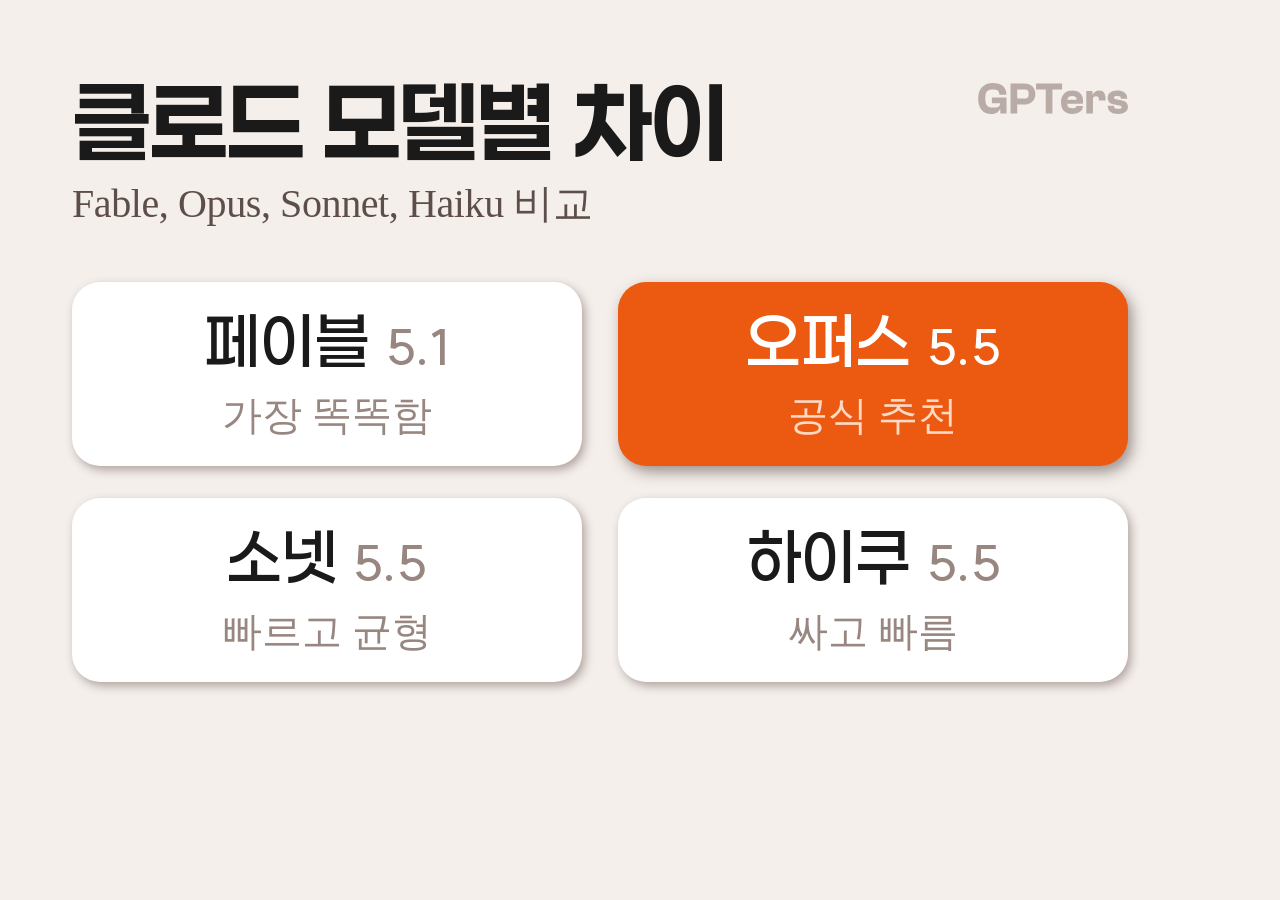
==== assets/examples/card-compare-2x2.html @ 738924db "정보형 카드 이미지 반영: DESIGN.md 3-1·6-1 정리(어긋난 옛 값 제거), 예시 4종+HTML 원본, 사이트 #cards 섹션, 따뜻한 회색 견본, 하한 3.3% 표기" ====
<!doctype html><html><head><meta charset="utf-8"><style>@font-face{font-family:Paperlogy;font-weight:600;src:url(../fonts/Paperlogy-6SemiBold.ttf)}@font-face{font-family:Paperlogy;font-weight:700;src:url(../fonts/Paperlogy-7Bold.ttf)}
@font-face{font-family:Paperlogy;font-weight:500;src:url(../fonts/Paperlogy-5Medium.ttf)}
@font-face{font-family:Paperlogy;font-weight:800;src:url(../fonts/Paperlogy-8ExtraBold.ttf)}
@font-face{font-family:SUIT;font-weight:500;src:url(../fonts/SUIT-Medium.woff2)}
@font-face{font-family:SUIT;font-weight:600;src:url(../fonts/SUIT-SemiBold.woff2)}
@font-face{font-family:SUIT;font-weight:700;src:url(../fonts/SUIT-Bold.woff2)}
*{box-sizing:border-box}body{margin:0;background:#F4EFEB;color:#1A1A1A}
.art{width:1200px;padding:68px 72px 83px;position:relative}
h1{margin:0;font:700 90px/1.2 Paperlogy;letter-spacing:-.02em}
.sub{margin-top:2px;font:500 40px/1.3 SUIT;color:#5E4E49;letter-spacing:-.01em}
.g{display:grid;grid-template-columns:1fr 1fr;gap:32px 36px;margin-top:52px}
.card{background:#fff;border:none;box-shadow:var(--s);border-radius:28px;height:184px;padding:0 44px;display:flex;flex-direction:column;justify-content:center;align-items:center;text-align:center;gap:10px}
.card.on{background:#EB5A10;box-shadow:var(--so)}
.top{display:flex;justify-content:center;align-items:baseline;gap:16px}
b{font:500 62px/1.15 Paperlogy;color:#1A1A1A} i{font:600 50px SUIT;font-style:normal;color:#988680}
s{text-decoration:none;font:500 40px SUIT;color:#988680}
.on b,.on i{color:#fff}.on s{color:#FFD9C6}
.hd{display:flex;justify-content:space-between;align-items:flex-start}.lg{width:150px;flex:none;margin-top:15.3px}</style></head><body><div class="art" id="a" style="--s:3px 4px 10px rgba(74,51,44,.40);--so:4px 6px 14px rgba(74,51,44,.50)">
<div class="hd"><h1>클로드 모델별 차이</h1><img class="lg" src="../logo/wordmark-gray-warm.svg"></div><div class="sub">Fable, Opus, Sonnet, Haiku 비교</div><div class="g"><div class="card"><div class="top"><b>페이블</b><i>5.1</i></div><s>가장 똑똑함</s></div><div class="card on"><div class="top"><b>오퍼스</b><i>5.5</i></div><s>공식 추천</s></div><div class="card"><div class="top"><b>소넷</b><i>5.5</i></div><s>빠르고 균형</s></div><div class="card"><div class="top"><b>하이쿠</b><i>5.5</i></div><s>싸고 빠름</s></div></div></div></body></html>
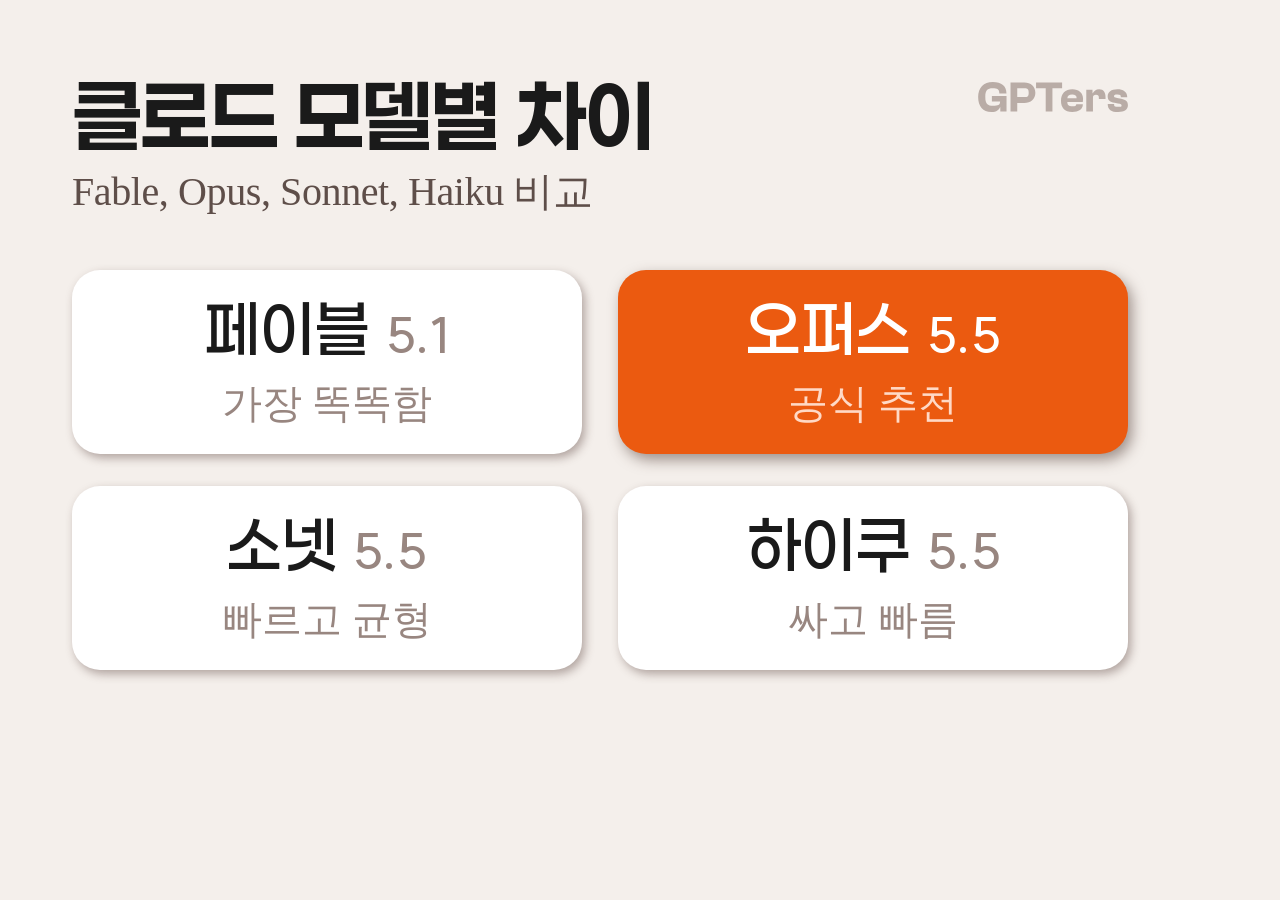
==== commit 9eb12c4b: "제목 80px(가로 6.7%) 확정, 글자 단계를 가로 대비 비율로 표기, 예시 4종 다시 렌더 Co-Authored-By: Claude Opus 5.5 <noreply@anthr" ====
--- a/assets/examples/card-compare-2x2.html
+++ b/assets/examples/card-compare-2x2.html
@@ -6,7 +6,7 @@
 @font-face{font-family:SUIT;font-weight:700;src:url(../fonts/SUIT-Bold.woff2)}
 *{box-sizing:border-box}body{margin:0;background:#F4EFEB;color:#1A1A1A}
 .art{width:1200px;padding:68px 72px 83px;position:relative}
-h1{margin:0;font:700 90px/1.2 Paperlogy;letter-spacing:-.02em}
+h1{margin:0;font:700 80px/1.2 Paperlogy;letter-spacing:-.02em}
 .sub{margin-top:2px;font:500 40px/1.3 SUIT;color:#5E4E49;letter-spacing:-.01em}
 .g{display:grid;grid-template-columns:1fr 1fr;gap:32px 36px;margin-top:52px}
 .card{background:#fff;border:none;box-shadow:var(--s);border-radius:28px;height:184px;padding:0 44px;display:flex;flex-direction:column;justify-content:center;align-items:center;text-align:center;gap:10px}
@@ -15,5 +15,5 @@
 b{font:500 62px/1.15 Paperlogy;color:#1A1A1A} i{font:600 50px SUIT;font-style:normal;color:#988680}
 s{text-decoration:none;font:500 40px SUIT;color:#988680}
 .on b,.on i{color:#fff}.on s{color:#FFD9C6}
-.hd{display:flex;justify-content:space-between;align-items:flex-start}.lg{width:150px;flex:none;margin-top:15.3px}</style></head><body><div class="art" id="a" style="--s:3px 4px 10px rgba(74,51,44,.40);--so:4px 6px 14px rgba(74,51,44,.50)">
+.hd{display:flex;justify-content:space-between;align-items:flex-start}.lg{width:150px;flex:none;margin-top:13.6px}</style></head><body><div class="art" id="a" style="--s:3px 4px 10px rgba(74,51,44,.40);--so:4px 6px 14px rgba(74,51,44,.50)">
 <div class="hd"><h1>클로드 모델별 차이</h1><img class="lg" src="../logo/wordmark-gray-warm.svg"></div><div class="sub">Fable, Opus, Sonnet, Haiku 비교</div><div class="g"><div class="card"><div class="top"><b>페이블</b><i>5.1</i></div><s>가장 똑똑함</s></div><div class="card on"><div class="top"><b>오퍼스</b><i>5.5</i></div><s>공식 추천</s></div><div class="card"><div class="top"><b>소넷</b><i>5.5</i></div><s>빠르고 균형</s></div><div class="card"><div class="top"><b>하이쿠</b><i>5.5</i></div><s>싸고 빠름</s></div></div></div></body></html>
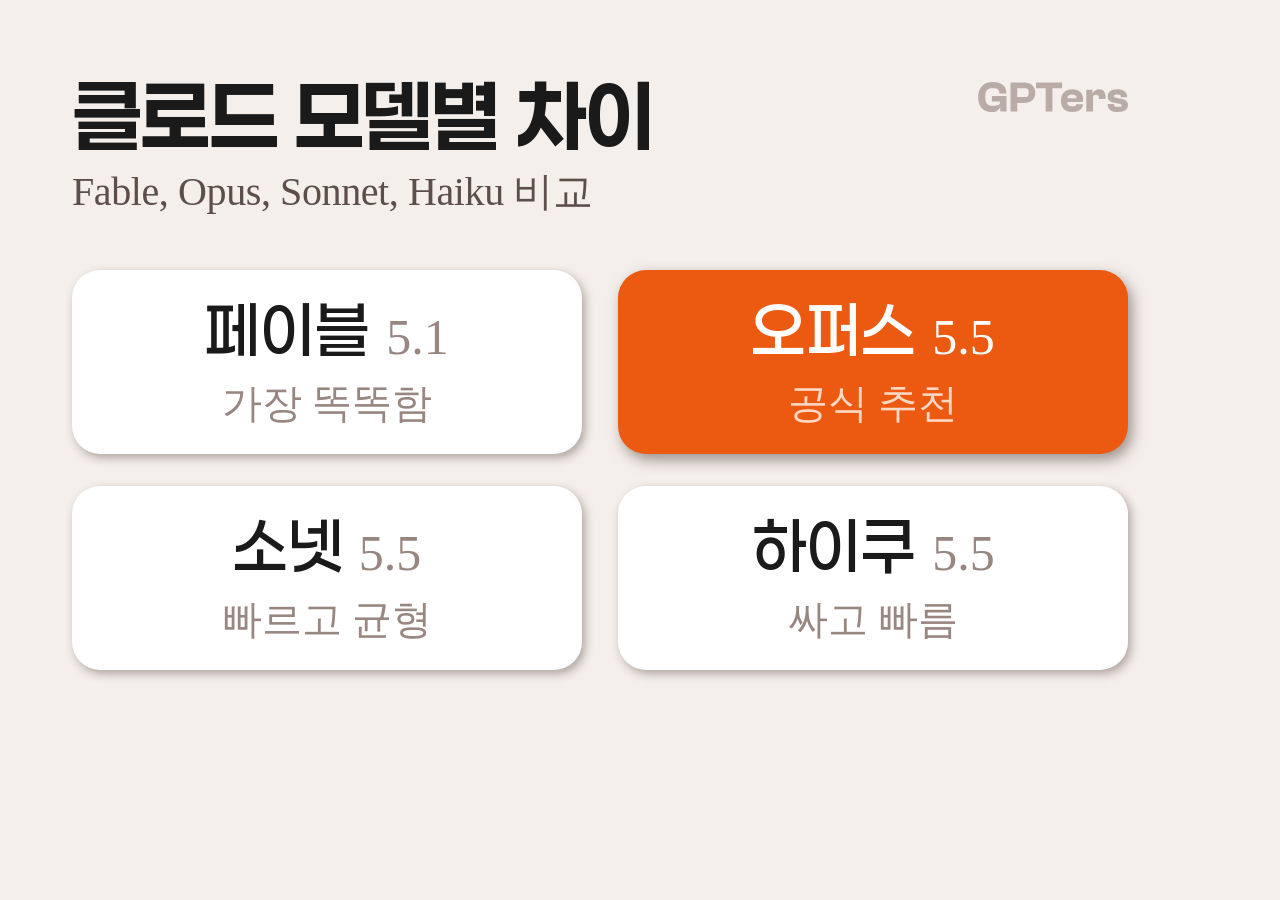
==== commit f00d5d3f: "굵기는 두 단계(200)씩: 카드 숫자 SUIT 600→500, 규칙 명시 Co-Authored-By: Claude Opus 5.5 <noreply@anthropic.com>" ====
--- a/assets/examples/card-compare-2x2.html
+++ b/assets/examples/card-compare-2x2.html
@@ -12,7 +12,7 @@
 .card{background:#fff;border:none;box-shadow:var(--s);border-radius:28px;height:184px;padding:0 44px;display:flex;flex-direction:column;justify-content:center;align-items:center;text-align:center;gap:10px}
 .card.on{background:#EB5A10;box-shadow:var(--so)}
 .top{display:flex;justify-content:center;align-items:baseline;gap:16px}
-b{font:500 62px/1.15 Paperlogy;color:#1A1A1A} i{font:600 50px SUIT;font-style:normal;color:#988680}
+b{font:500 62px/1.15 Paperlogy;color:#1A1A1A} i{font:500 50px SUIT;font-style:normal;color:#988680}
 s{text-decoration:none;font:500 40px SUIT;color:#988680}
 .on b,.on i{color:#fff}.on s{color:#FFD9C6}
 .hd{display:flex;justify-content:space-between;align-items:flex-start}.lg{width:150px;flex:none;margin-top:13.6px}</style></head><body><div class="art" id="a" style="--s:3px 4px 10px rgba(74,51,44,.40);--so:4px 6px 14px rgba(74,51,44,.50)">
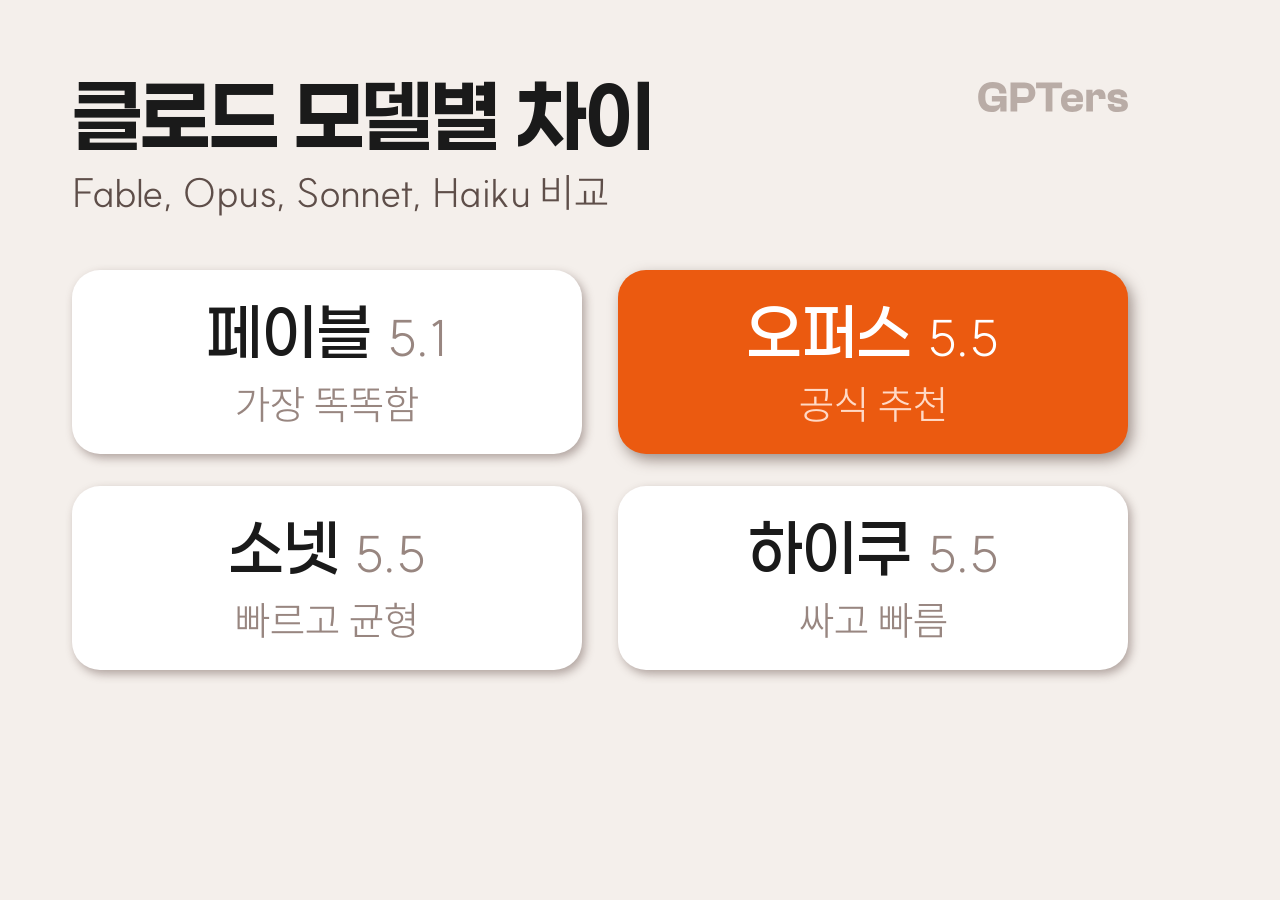
==== commit 2b575167: "굵기 위계 700→500→300 확정: 숫자·부제·설명 SUIT 300, 예시 다시 렌더 Co-Authored-By: Claude Opus 5.5 <noreply@anthropic" ====
--- a/assets/examples/card-compare-2x2.html
+++ b/assets/examples/card-compare-2x2.html
@@ -1,19 +1,17 @@
-<!doctype html><html><head><meta charset="utf-8"><style>@font-face{font-family:Paperlogy;font-weight:600;src:url(../fonts/Paperlogy-6SemiBold.ttf)}@font-face{font-family:Paperlogy;font-weight:700;src:url(../fonts/Paperlogy-7Bold.ttf)}
+<!doctype html><html><head><meta charset="utf-8"><style>@font-face{font-family:SUIT;font-weight:300;src:url(../fonts/SUIT-Light.otf)}@font-face{font-family:Paperlogy;font-weight:700;src:url(../fonts/Paperlogy-7Bold.ttf)}
 @font-face{font-family:Paperlogy;font-weight:500;src:url(../fonts/Paperlogy-5Medium.ttf)}
-@font-face{font-family:Paperlogy;font-weight:800;src:url(../fonts/Paperlogy-8ExtraBold.ttf)}
 @font-face{font-family:SUIT;font-weight:500;src:url(../fonts/SUIT-Medium.woff2)}
-@font-face{font-family:SUIT;font-weight:600;src:url(../fonts/SUIT-SemiBold.woff2)}
 @font-face{font-family:SUIT;font-weight:700;src:url(../fonts/SUIT-Bold.woff2)}
 *{box-sizing:border-box}body{margin:0;background:#F4EFEB;color:#1A1A1A}
 .art{width:1200px;padding:68px 72px 83px;position:relative}
 h1{margin:0;font:700 80px/1.2 Paperlogy;letter-spacing:-.02em}
-.sub{margin-top:2px;font:500 40px/1.3 SUIT;color:#5E4E49;letter-spacing:-.01em}
+.sub{margin-top:2px;font:300 40px/1.3 SUIT;color:#5E4E49;letter-spacing:-.01em}
 .g{display:grid;grid-template-columns:1fr 1fr;gap:32px 36px;margin-top:52px}
 .card{background:#fff;border:none;box-shadow:var(--s);border-radius:28px;height:184px;padding:0 44px;display:flex;flex-direction:column;justify-content:center;align-items:center;text-align:center;gap:10px}
 .card.on{background:#EB5A10;box-shadow:var(--so)}
 .top{display:flex;justify-content:center;align-items:baseline;gap:16px}
-b{font:500 62px/1.15 Paperlogy;color:#1A1A1A} i{font:500 50px SUIT;font-style:normal;color:#988680}
-s{text-decoration:none;font:500 40px SUIT;color:#988680}
+b{font:500 62px/1.15 Paperlogy;color:#1A1A1A} i{font:300 50px SUIT;font-style:normal;color:#988680}
+s{text-decoration:none;font:300 40px SUIT;color:#988680}
 .on b,.on i{color:#fff}.on s{color:#FFD9C6}
 .hd{display:flex;justify-content:space-between;align-items:flex-start}.lg{width:150px;flex:none;margin-top:13.6px}</style></head><body><div class="art" id="a" style="--s:3px 4px 10px rgba(74,51,44,.40);--so:4px 6px 14px rgba(74,51,44,.50)">
 <div class="hd"><h1>클로드 모델별 차이</h1><img class="lg" src="../logo/wordmark-gray-warm.svg"></div><div class="sub">Fable, Opus, Sonnet, Haiku 비교</div><div class="g"><div class="card"><div class="top"><b>페이블</b><i>5.1</i></div><s>가장 똑똑함</s></div><div class="card on"><div class="top"><b>오퍼스</b><i>5.5</i></div><s>공식 추천</s></div><div class="card"><div class="top"><b>소넷</b><i>5.5</i></div><s>빠르고 균형</s></div><div class="card"><div class="top"><b>하이쿠</b><i>5.5</i></div><s>싸고 빠름</s></div></div></div></body></html>
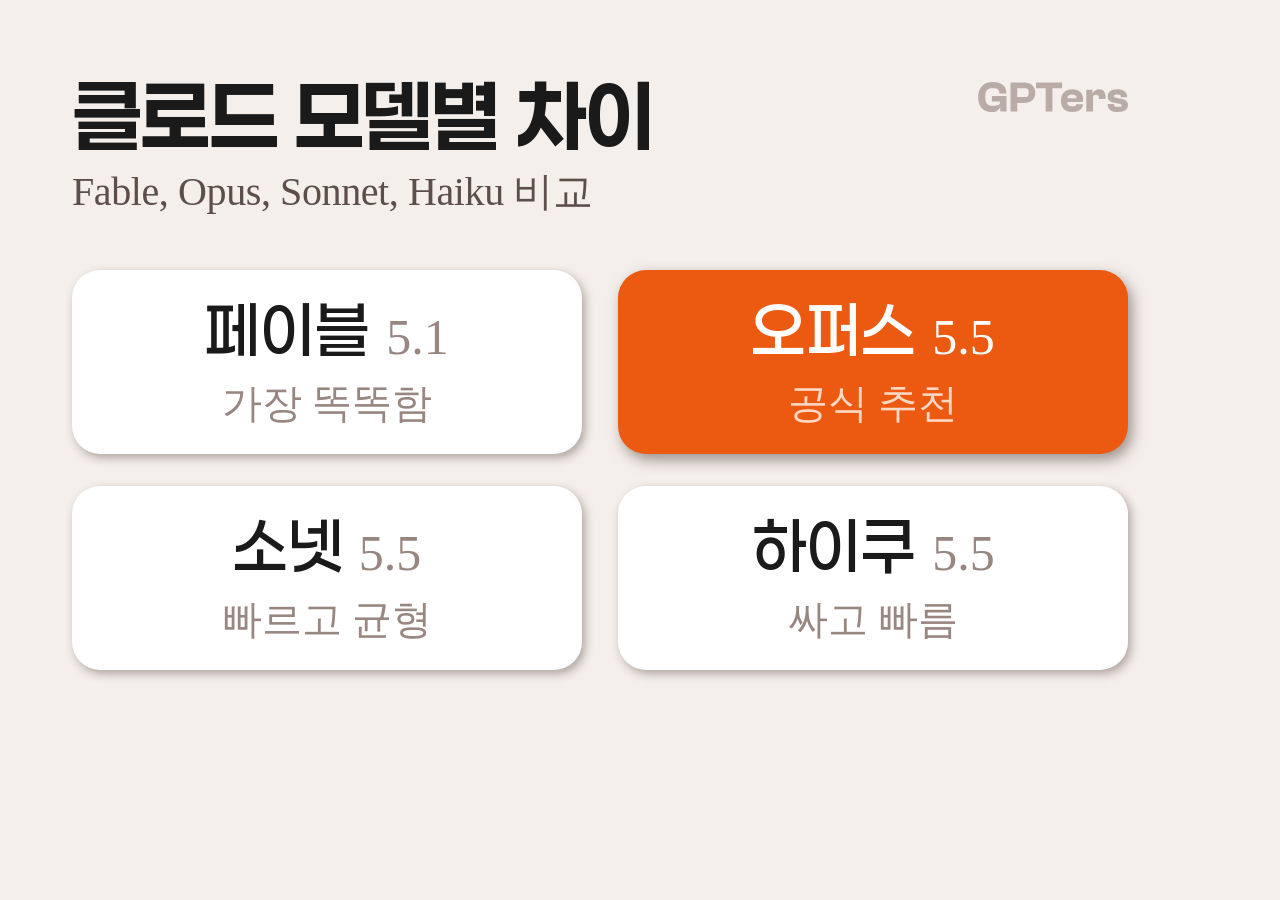
==== commit 6b9a4f15: "글꼴 섞어 쓰기 확정: SUIT는 한 단계 올려(작은 글자 SUIT 500 = 눈으로 페이퍼로지 300) Co-Authored-By: Claude Opus 5.5 <noreply@" ====
--- a/assets/examples/card-compare-2x2.html
+++ b/assets/examples/card-compare-2x2.html
@@ -5,13 +5,13 @@
 *{box-sizing:border-box}body{margin:0;background:#F4EFEB;color:#1A1A1A}
 .art{width:1200px;padding:68px 72px 83px;position:relative}
 h1{margin:0;font:700 80px/1.2 Paperlogy;letter-spacing:-.02em}
-.sub{margin-top:2px;font:300 40px/1.3 SUIT;color:#5E4E49;letter-spacing:-.01em}
+.sub{margin-top:2px;font:500 40px/1.3 SUIT;color:#5E4E49;letter-spacing:-.01em}
 .g{display:grid;grid-template-columns:1fr 1fr;gap:32px 36px;margin-top:52px}
 .card{background:#fff;border:none;box-shadow:var(--s);border-radius:28px;height:184px;padding:0 44px;display:flex;flex-direction:column;justify-content:center;align-items:center;text-align:center;gap:10px}
 .card.on{background:#EB5A10;box-shadow:var(--so)}
 .top{display:flex;justify-content:center;align-items:baseline;gap:16px}
-b{font:500 62px/1.15 Paperlogy;color:#1A1A1A} i{font:300 50px SUIT;font-style:normal;color:#988680}
-s{text-decoration:none;font:300 40px SUIT;color:#988680}
+b{font:500 62px/1.15 Paperlogy;color:#1A1A1A} i{font:500 50px SUIT;font-style:normal;color:#988680}
+s{text-decoration:none;font:500 40px SUIT;color:#988680}
 .on b,.on i{color:#fff}.on s{color:#FFD9C6}
 .hd{display:flex;justify-content:space-between;align-items:flex-start}.lg{width:150px;flex:none;margin-top:13.6px}</style></head><body><div class="art" id="a" style="--s:3px 4px 10px rgba(74,51,44,.40);--so:4px 6px 14px rgba(74,51,44,.50)">
 <div class="hd"><h1>클로드 모델별 차이</h1><img class="lg" src="../logo/wordmark-gray-warm.svg"></div><div class="sub">Fable, Opus, Sonnet, Haiku 비교</div><div class="g"><div class="card"><div class="top"><b>페이블</b><i>5.1</i></div><s>가장 똑똑함</s></div><div class="card on"><div class="top"><b>오퍼스</b><i>5.5</i></div><s>공식 추천</s></div><div class="card"><div class="top"><b>소넷</b><i>5.5</i></div><s>빠르고 균형</s></div><div class="card"><div class="top"><b>하이쿠</b><i>5.5</i></div><s>싸고 빠름</s></div></div></div></body></html>
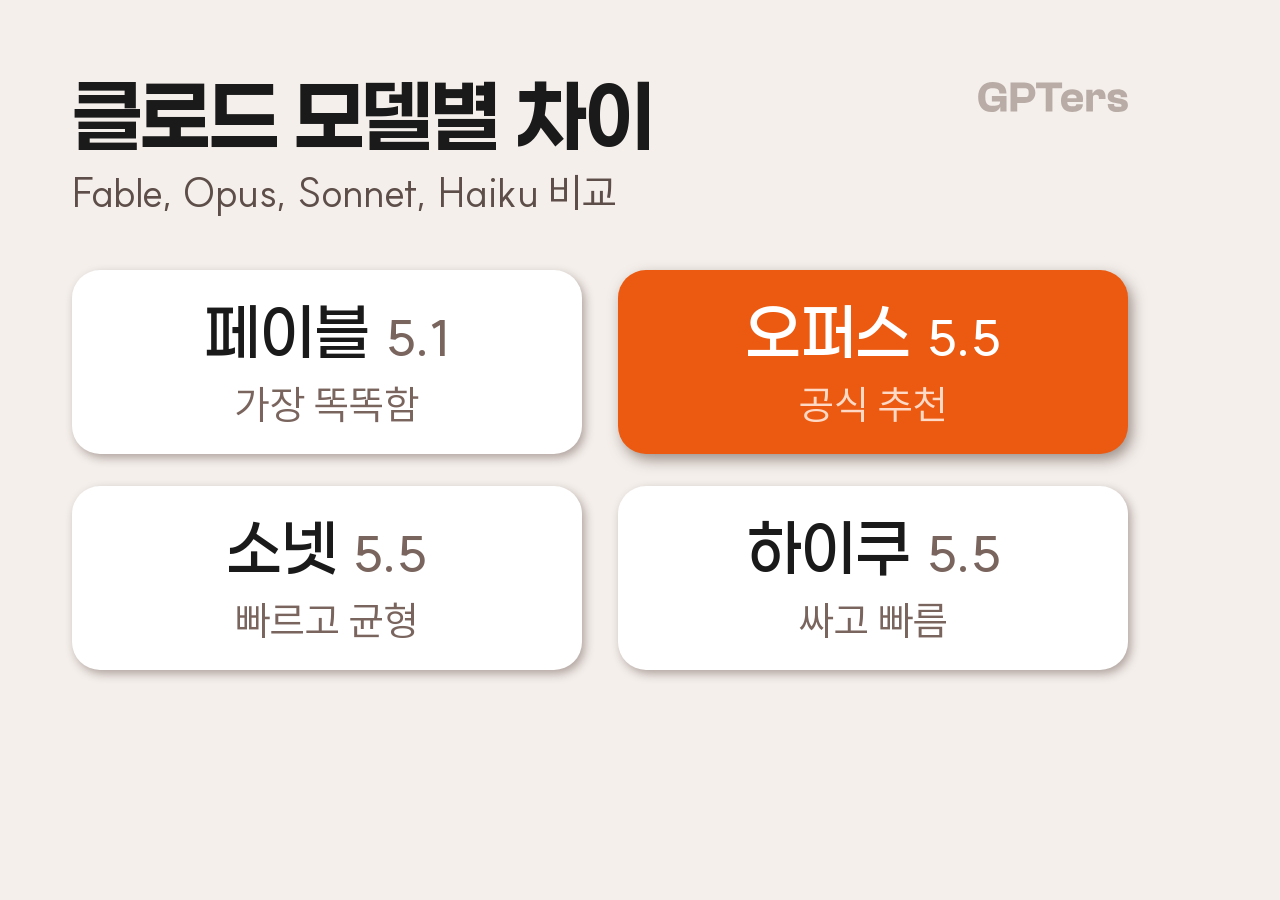
==== commit 783c47a2: "굵기 규칙 10/22: 페이퍼로지 700·500·300, SUIT 800·600·400, 900 안 씀 - 사이트·배너 키트·지면 슬롯·예시 카드 굵기 재매핑(SUIT 700→80" ====
--- a/assets/examples/card-compare-2x2.html
+++ b/assets/examples/card-compare-2x2.html
@@ -1,17 +1,18 @@
-<!doctype html><html><head><meta charset="utf-8"><style>@font-face{font-family:SUIT;font-weight:300;src:url(../fonts/SUIT-Light.otf)}@font-face{font-family:Paperlogy;font-weight:700;src:url(../fonts/Paperlogy-7Bold.ttf)}
+<!doctype html><html><head><meta charset="utf-8"><style>@font-face{font-family:SUIT;font-weight:400;src:url(../fonts/SUIT-Regular.woff2)}
+@font-face{font-family:SUIT;font-weight:600;src:url(../fonts/SUIT-SemiBold.woff2)}
+@font-face{font-family:SUIT;font-weight:800;src:url(../fonts/SUIT-ExtraBold.woff2)}
+@font-face{font-family:Paperlogy;font-weight:700;src:url(../fonts/Paperlogy-7Bold.ttf)}
 @font-face{font-family:Paperlogy;font-weight:500;src:url(../fonts/Paperlogy-5Medium.ttf)}
-@font-face{font-family:SUIT;font-weight:500;src:url(../fonts/SUIT-Medium.woff2)}
-@font-face{font-family:SUIT;font-weight:700;src:url(../fonts/SUIT-Bold.woff2)}
 *{box-sizing:border-box}body{margin:0;background:#F4EFEB;color:#1A1A1A}
 .art{width:1200px;padding:68px 72px 83px;position:relative}
 h1{margin:0;font:700 80px/1.2 Paperlogy;letter-spacing:-.02em}
-.sub{margin-top:2px;font:500 40px/1.3 SUIT;color:#5E4E49;letter-spacing:-.01em}
+.sub{margin-top:2px;font:400 40px/1.3 SUIT;color:#5E4E49;letter-spacing:-.01em}
 .g{display:grid;grid-template-columns:1fr 1fr;gap:32px 36px;margin-top:52px}
 .card{background:#fff;border:none;box-shadow:var(--s);border-radius:28px;height:184px;padding:0 44px;display:flex;flex-direction:column;justify-content:center;align-items:center;text-align:center;gap:10px}
 .card.on{background:#EB5A10;box-shadow:var(--so)}
 .top{display:flex;justify-content:center;align-items:baseline;gap:16px}
-b{font:500 62px/1.15 Paperlogy;color:#1A1A1A} i{font:500 50px SUIT;font-style:normal;color:#988680}
-s{text-decoration:none;font:500 40px SUIT;color:#988680}
+b{font:500 62px/1.15 Paperlogy;color:#1A1A1A} i{font:600 50px SUIT;font-style:normal;color:#7A655E}
+s{text-decoration:none;font:400 40px SUIT;color:#7A655E}
 .on b,.on i{color:#fff}.on s{color:#FFD9C6}
 .hd{display:flex;justify-content:space-between;align-items:flex-start}.lg{width:150px;flex:none;margin-top:13.6px}</style></head><body><div class="art" id="a" style="--s:3px 4px 10px rgba(74,51,44,.40);--so:4px 6px 14px rgba(74,51,44,.50)">
 <div class="hd"><h1>클로드 모델별 차이</h1><img class="lg" src="../logo/wordmark-gray-warm.svg"></div><div class="sub">Fable, Opus, Sonnet, Haiku 비교</div><div class="g"><div class="card"><div class="top"><b>페이블</b><i>5.1</i></div><s>가장 똑똑함</s></div><div class="card on"><div class="top"><b>오퍼스</b><i>5.5</i></div><s>공식 추천</s></div><div class="card"><div class="top"><b>소넷</b><i>5.5</i></div><s>빠르고 균형</s></div><div class="card"><div class="top"><b>하이쿠</b><i>5.5</i></div><s>싸고 빠름</s></div></div></div></body></html>
